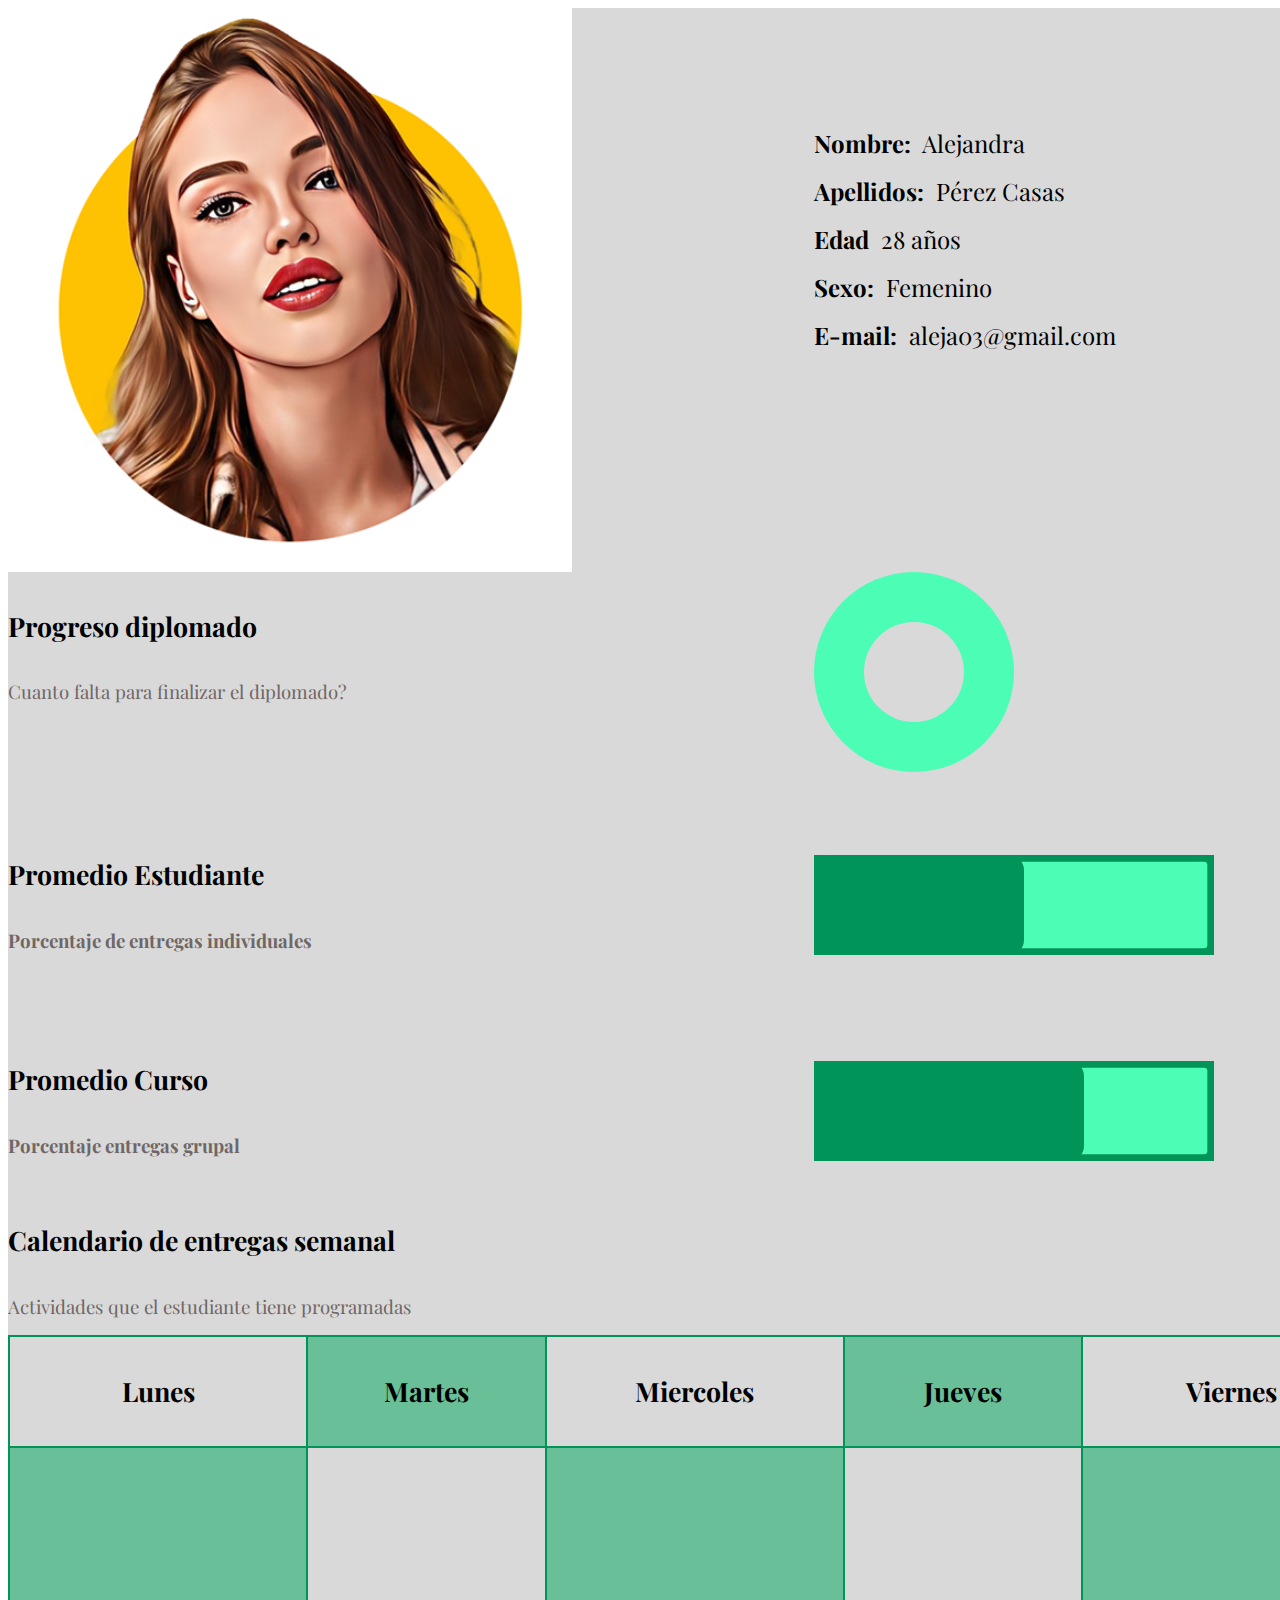
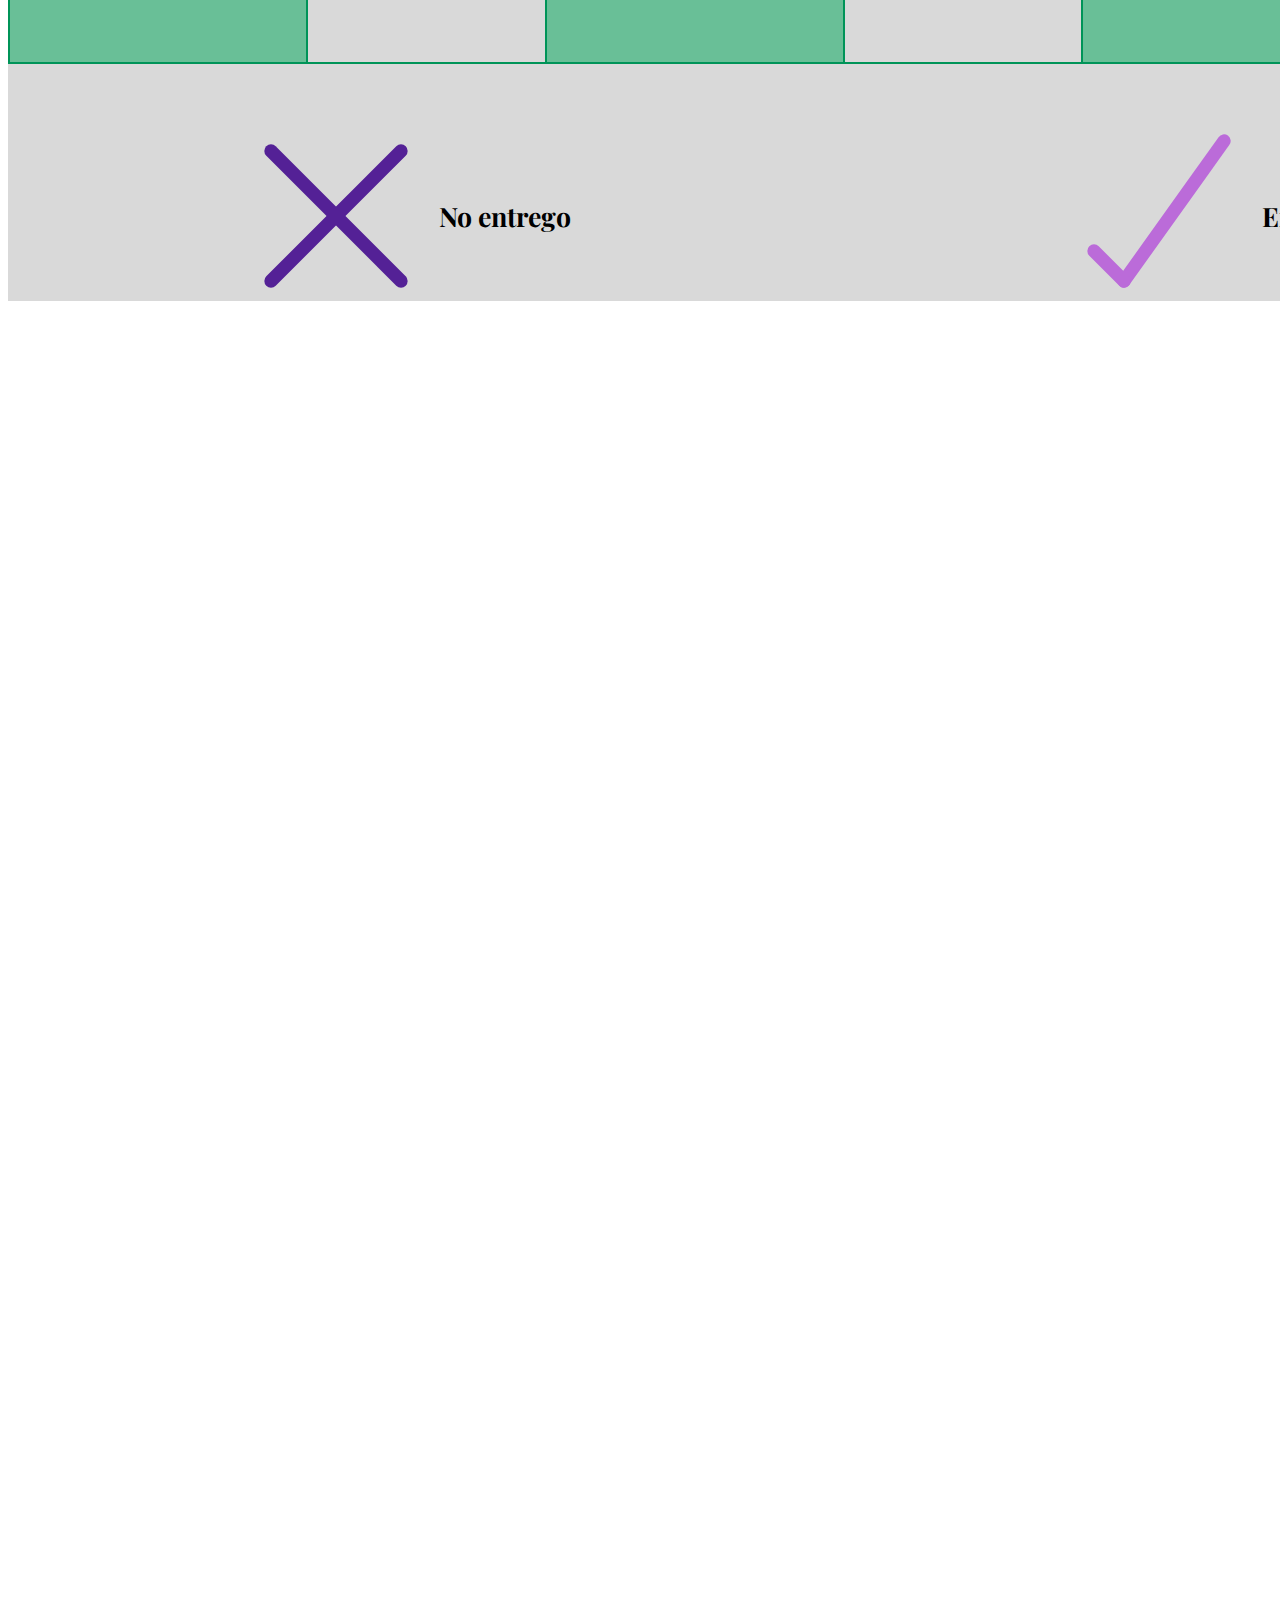
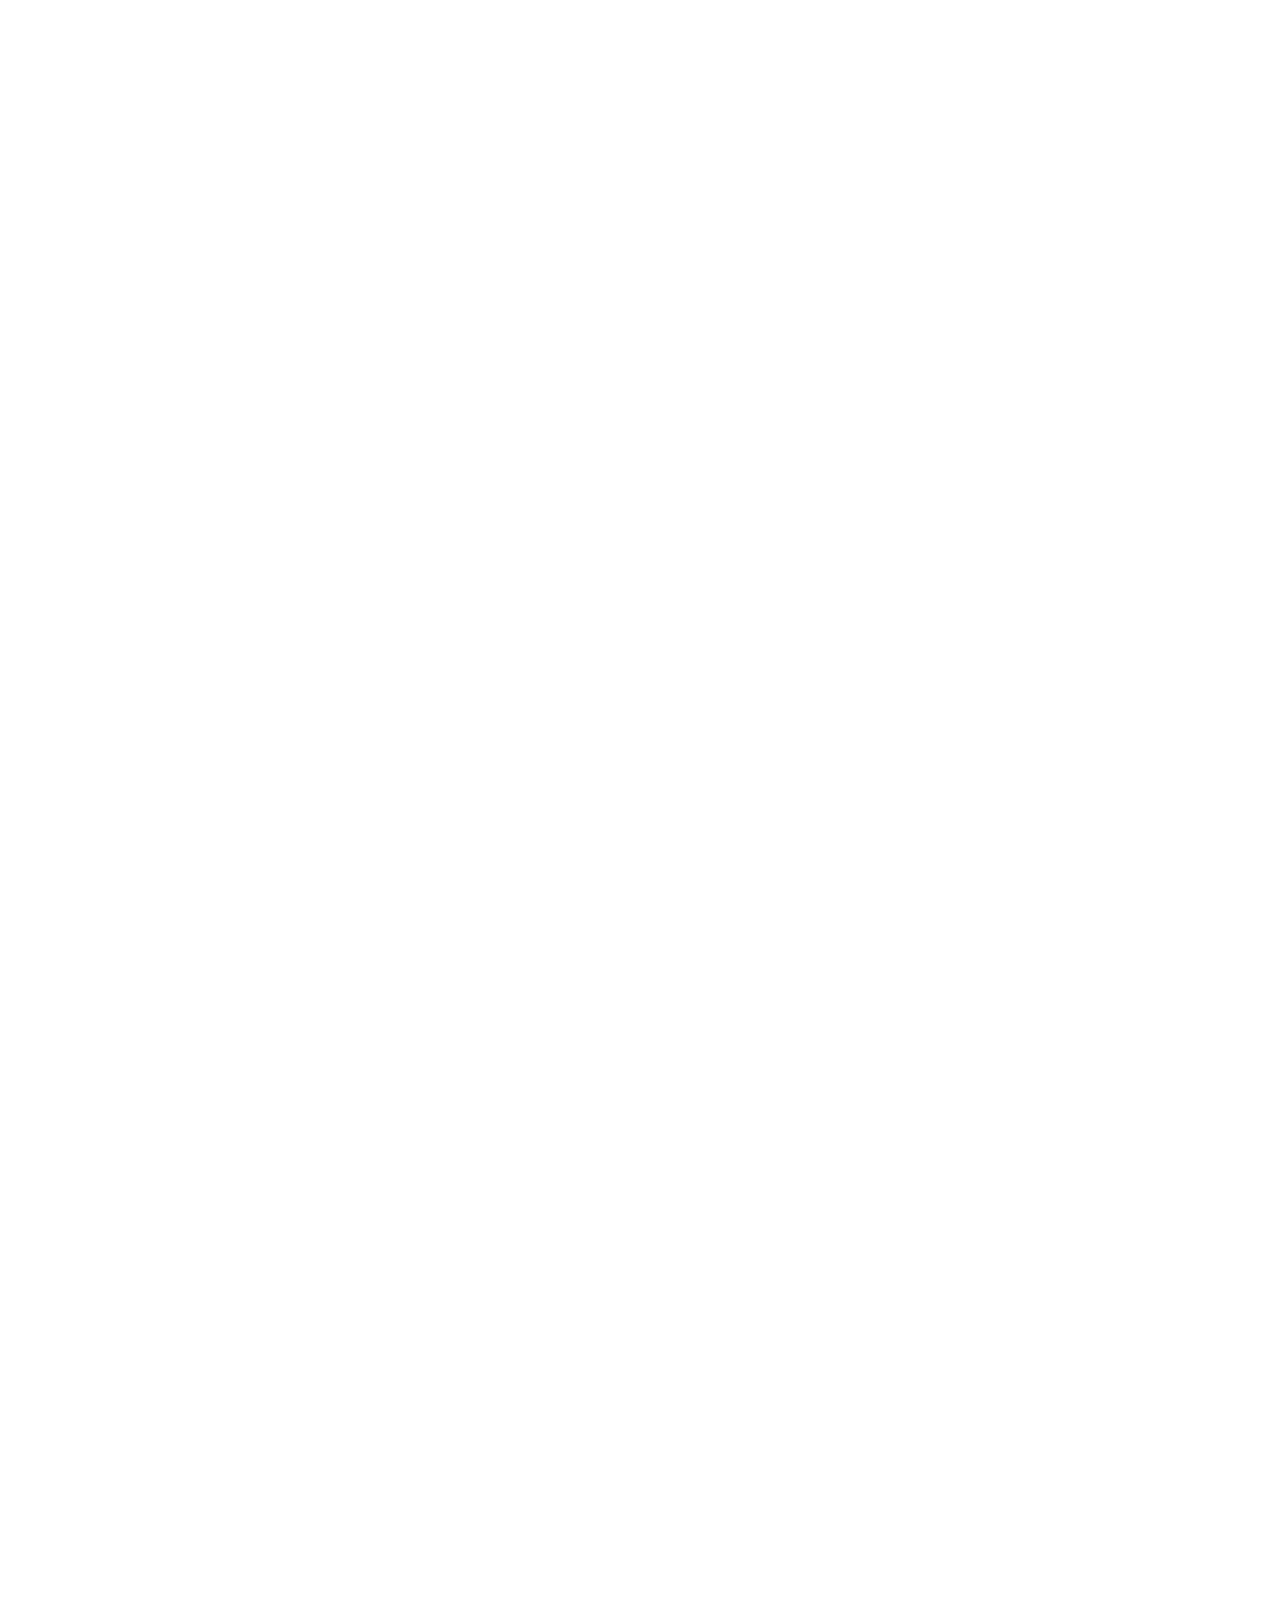
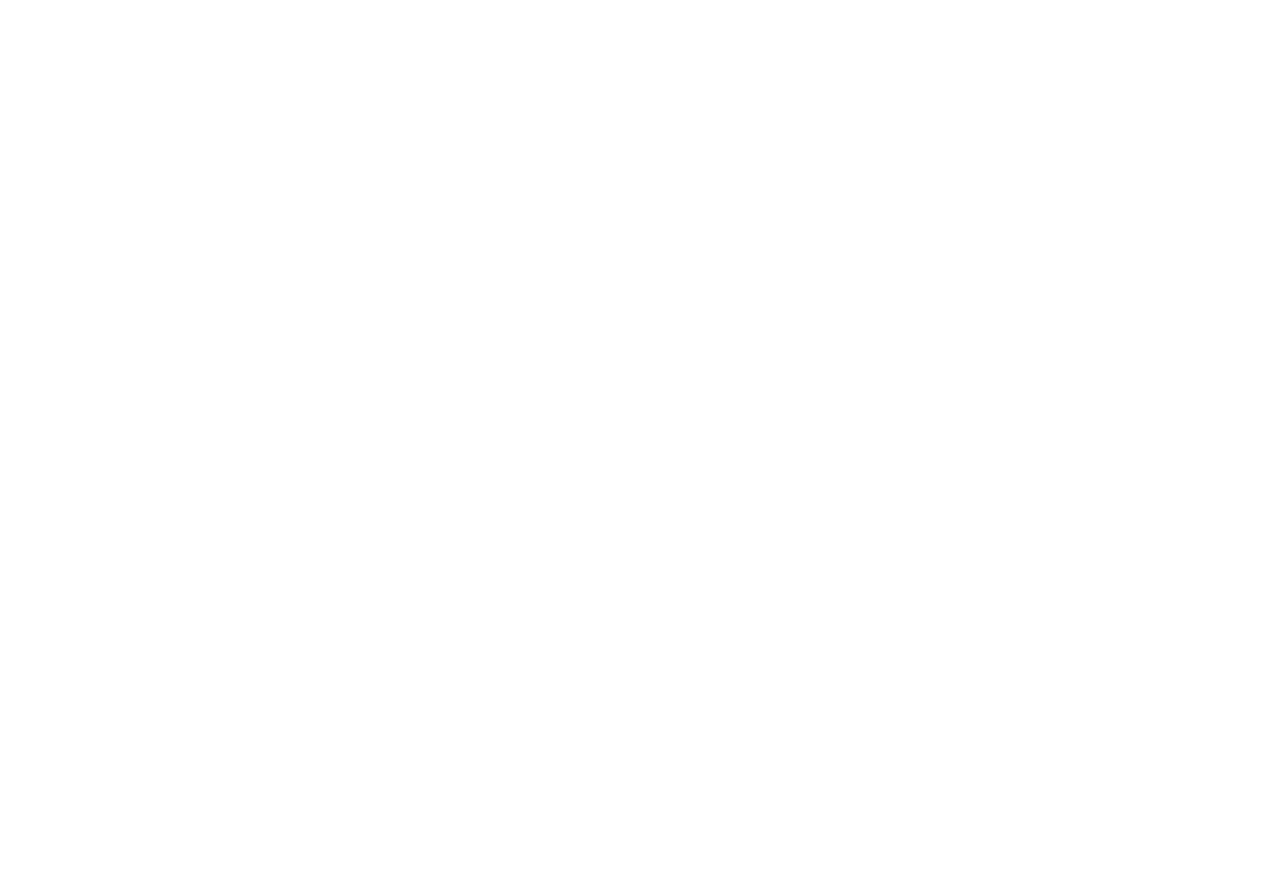
==== Universidad/Diseño/modulo 3/Semilla/index.html @ 451d2e09 "Avance 1 - Descrito Daily 27 de Octubre" ====
<!DOCTYPE html>
<html lang="en">
<head>
    <meta charset="UTF-8">
    <meta http-equiv="X-UA-Compatible" content="IE=edge">
    <meta name="viewport" content="width=device-width, initial-scale=1.0">
    <title>Fundación Semilla</title>
    <link rel="stylesheet" href="/Fundaci-n-Semilla/estilos/Jonathan.css">
    <link rel="stylesheet" href="./estilos/Yeimmi.css">
    <link rel="stylesheet" href="/Fundaci-n-Semilla/estilos/Freddy.css">
    <link rel="preconnect" href="https://fonts.googleapis.com">
<link rel="preconnect" href="https://fonts.gstatic.com" crossorigin>
<link href="https://fonts.googleapis.com/css2?family=Playfair+Display:wght@400;600&display=swap" rel="stylesheet">
</head>
<body>
    <header>
        <!--Jonathan-->
        <nav>

        </nav>
    </header>
    <main>
        <!--Seccion A-->
        <!--Container general--->
        <section class="sectionA">
            <!--Container 1 Profile-->
            <section class="profile">
                <img src="./img/perfil1.png" alt="" class="photo">
                <div class="info">
                    <p><b>Nombre:</b>&nbsp; Alejandra <br><b>Apellidos:</b> &nbsp;Pérez Casas <br><b>Edad</b> &nbsp;28 años <br><b>Sexo:</b> &nbsp;Femenino <br><b>E-mail:</b> &nbsp;aleja03@gmail.com</p> 
                </div>   
            </section> 
            <!--Container Progress--> 
            <section class="progress">
                <div class="pa">
                    <h4>Progreso diplomado</h4><span class="gray">Cuanto falta para finalizar el diplomado?</span></p> 
                </div>
                <!--MISS GRAPHIC PROGRESS-->
                <div class="pb">
                    <svg width="200" height="200">
                        <circle class="pb1" cx="100" cy="100" r="100"></circle>
                        <circle class="pb2" cx="100" cy="100" r="50"></circle>
                    </svg>
                </div>
            </section> 
            <!--Container Personal Avarage--> 
            <section class="avarage">
                <div class="a1">
                    <p>Promedio Estudiante</p><span class="gray">Porcentaje de entregas individuales</span></p> 
                </div>
                <!--GRAPHIC PERSONAL AVARAGE-->
                <div class="a2">
                    <svg width="400" height="100">
                        <rect class="a2a" width="400" height="100" x="0" y="0" rx="10px" ry="10px"></rect>
                        <rect class="a2b" width="210" height="100" x="0" y="0" rx="15px" ry="15px"><path d="M10 100 L10 100  L100 100 Z"></rect>
                    </svg>
                </div>
            </section>
            <!--Container Global Avarage--> 
            <section class="global">
                <div class="g1">
                    <p>Promedio Curso</p><span class="gray">Porcentaje entregas grupal</span></p> 
                </div>
                <!--GRAPHIC PERSONAL AVARAGE-->
                <div class="g2">
                    <svg width="400" height="100">
                        <rect class="a2a" width="400" height="100" x="0" y="0" rx="10px" ry="10px"></rect>
                        <rect class="a2b" width="270" height="100" x="0" y="0" rx="15px" ry="15px"></rect>
                    </svg>
                </div>
            </section>
            <!--Container Schedule-->
            <section class="schedule">
                <div class="s1">
                    <h4>Calendario de entregas semanal</h4><span class="gray">Actividades que el estudiante tiene programadas</span></p> 
                </div>
                <!--Schedule-->
                <table class="s2">
                    <thead>
                        <tr>
                            <td class="s2a"><h4>Lunes</h4></td>
                            <td class="s2b"><h4>Martes</h4></td>
                            <td class="s2a"><h4>Miercoles</h4></td>
                            <td class="s2b"><h4>Jueves</h4></td>
                            <td class="s2a"><h4>Viernes</h4></td>
                            <td class="s2b"><h4>Sabado</h4></td>
                        </tr>
                    </thead>
                    <tbody>
                        <tr>
                            <td class="s2b"><input type="text" name="" id="sc"></td>
                            <td class="s2a"><input type="text" name="" id="sc1"></td>
                            <td class="s2b"><input type="text" name="" id="sc"></td>
                            <td class="s2a"><input type="text" name="" id="sc1"></td>
                            <td class="s2b"><input type="text" name="" id="sc"></td>
                            <td class="s2a"><input type="text" name="" id="sc1"></td>
                        </tr>
                    </tbody>
                </table>
                <div class="s3">
                    <div class="s3a">
                        <svg width="170" height="170">
                            <line class="s3a1" x1="20" y1="20" x2="150" y2="150"></line>
                            <line class="s3a2" x1="20" y1="150" x2="150" y2="20" >
                        </svg>
                        <h4>&nbsp; &nbsp;No entrego</h4>
                    </div>
                    <div class="s3b">
                        <svg width="170" height="170">
                            <line class="s3b1" x1="50" y1="150" x2="150" y2="10"></line>
                            <line class="s3b2" x1="50" y1="150" x2="20" y2="120" >
                        </svg>
                        <h4>&nbsp; &nbsp;Entrego</h4>
                    </div>  
                </div>    
            </section>
        </section>



          <!--Seccion B-->
          <!--Freddy-->

    </main>
    <footer>
         <!--Jonathan-->
    </footer>
</body>
</html>
---- Universidad/Diseño/modulo 3/Semilla/estilos/Yeimmi.css ----
/*font-family: 'Playfair Display', serif;*/
/*Colores
verde barra lateral #009458 RBG( 0 - 148 - 88 )  rgba(0, 148, 88, 1)
verde clarito #69BF97 RBG( 105 - 191 - 151 ) rgba(105, 191, 151, 1)
blanco #FFFFFF  RBG( 255 - 255 - 255)  rgba(255, 255, 255, 1)*/

/*Colores
rojo: #ff303
naranja: #FF3D00
amarillo: #F2F60E
verde claro: #B4E944
verde: #26FF02*/
*{
    box-sizing: border-box;
}

h4{
    font-family: 'Playfair Display', serif;
    font-size: 20pt;
    font-weight: bold;
}
body{
    display: grid;
    grid-template-columns: 1fr 1fr;
    grid-template-rows: 1fr 1fr 1fr;
}
.sectionA{
    grid-area: 2 / 1 / 3 / 2;
    display: grid;
    grid-template-columns: 1fr;
    grid-template-rows: auto 1/2fr 1/2fr 1fr 1fr;
    background-color: #D9D9D9;
}
.profile{
    grid-area: 1 / 1 / 2 / 2;
    display: grid;
    grid-template-columns: 1fr 1fr;
    grid-template-rows: 1fr;
}
.photo{
    grid-area: 1 / 1 / 2 / 2;
    width: 70%;
    align-self: center;
}
.info{
    grid-area: 1 / 2 / 2 / 3;
    font-family:'Playfair Display', serif;
    font-size: 18pt;
    line-height: 2;
    padding-top: 65pt;
}
.progress{
    grid-area: 2 / 1 / 3 / 2;
    display: grid;
    grid-template-columns: 1fr 1fr;
    grid-template-rows: 1fr;
}
.gray{
    font-family: 'Playfair Display', serif;
    font-size: 14pt;
    color: #706666;
}
.pa{
    grid-area: 1 / 1 /2 /2;
    font-family: 'Playfair Display', serif;
}
.pb{
    grid-area: 1 / 2 /2 /3;
}
.pb1{
    fill:#4CFDB6;
}
.pb2{
    fill: #D9D9D9;
}
.avarage{
    grid-area: 3 / 1 / 4 / 2;
    display: grid;
    grid-template-columns: 1fr 1fr;
    grid-template-rows: 1fr;
    padding-top: 40pt;
}
.a1{
    grid-area: 1 / 1 / 2 / 2;
    font-family: 'Playfair Display', serif;
    font-weight: bold;
    font-size: 20pt;
}
.a2{
    grid-area: 1 / 2 / 2 / 3;
    display: flex;
    align-self: center;
}
.a2a{
    fill: #4CFDB6;
    stroke: #009458;
    stroke-width: 10pt;
}
.a2b{
    fill: #009458;
    stroke-dasharray: 400;
    stroke-dashoffset: 0;
}
.global{
    grid-area: 4 / 1 / 5 / 2;
    display: grid;
    grid-template-columns: 1fr 1fr;
    grid-template-rows: 1fr;
    padding-top: 40pt;
}
.g1{
    grid-area:  1 / 1 / 2 / 2;
    font-family: 'Playfair Display', serif;
    font-weight: bold;
    font-size: 20pt;
}
.g2{
    grid-area:  1 / 2 / 2 / 3;
    display: flex;
    align-self: center;
}
.schedule{
    grid-area: 5 / 1 / 6 / 2;
    display: grid;
    grid-template-columns: 1fr;
    grid-template-rows: auto 1fr auto;
}
.s1{
    grid-area:  1 / 1 / 2 / 2;
    font-family: 'Playfair Display', serif;
}
.s2{
    grid-area: 2 / 1 / 3 / 2;
    font-family: 'Playfair Display', serif;
    font-size: 14pt;
    text-align:center;
}
.s2,thead,tbody, td{
    border: 2pt solid #009458 ;
    border-collapse: collapse;
}
.s2b{
    background-color: #69BF97;
    align-items: center;
}
#sc{
    border: #69BF97;
    background-color: #69BF97;
    padding-bottom: 100pt;
    margin: 20pt;
    font-family: 'Playfair Display', serif;
    font-size: 14pt;
}
#sc1{
    border: #fff;
    background-color: #D9D9D9;
    padding-bottom: 100pt;
    margin:20pt;
}
.s3{
    grid-area: 3 / 1 / 4 / 2;
    display: grid;
    grid-template-columns: 1fr 1fr;
    grid-template-rows: 1fr;
    padding-top: 50pt;
    
}
.s3a{
    grid-area: 1 / 1 / 2 / 2;
    display: flex;
    align-items: center;
    justify-content: center;
}
.s3a1{
    stroke: #542196;
    stroke-linecap: round;
    stroke-width: 10pt;
}
.s3a2{
    stroke: #542196;
    stroke-linecap: round;
    stroke-width: 10pt;
}
.s3b{
    grid-area: 1 / 2/ 2 /3;
    display: flex;
    align-items: center;
    justify-content: center;
}
.s3b1{
    stroke: #BB6BD9;
    stroke-linecap: round;
    stroke-width: 10pt;
}
.s3b2{
    stroke: #bb6bd9;
    stroke-linecap: round;
    stroke-width: 10pt;
}
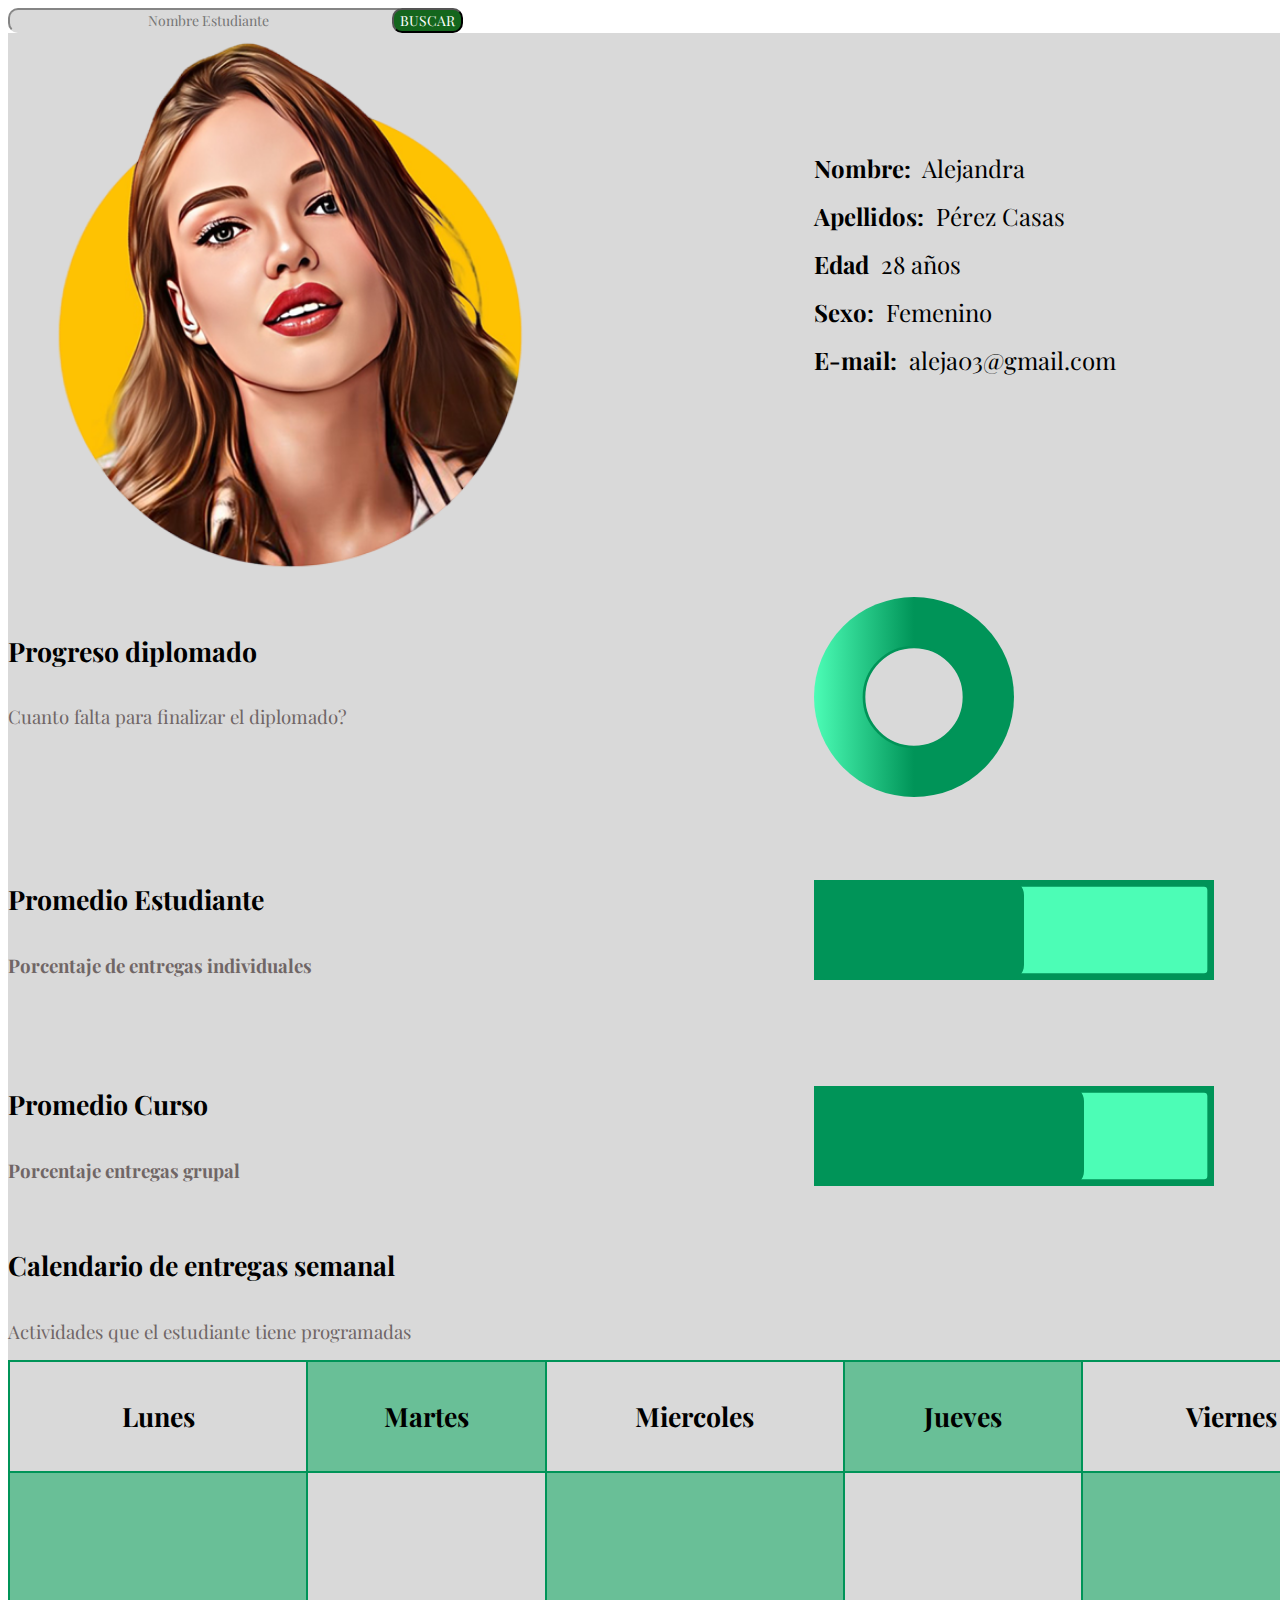
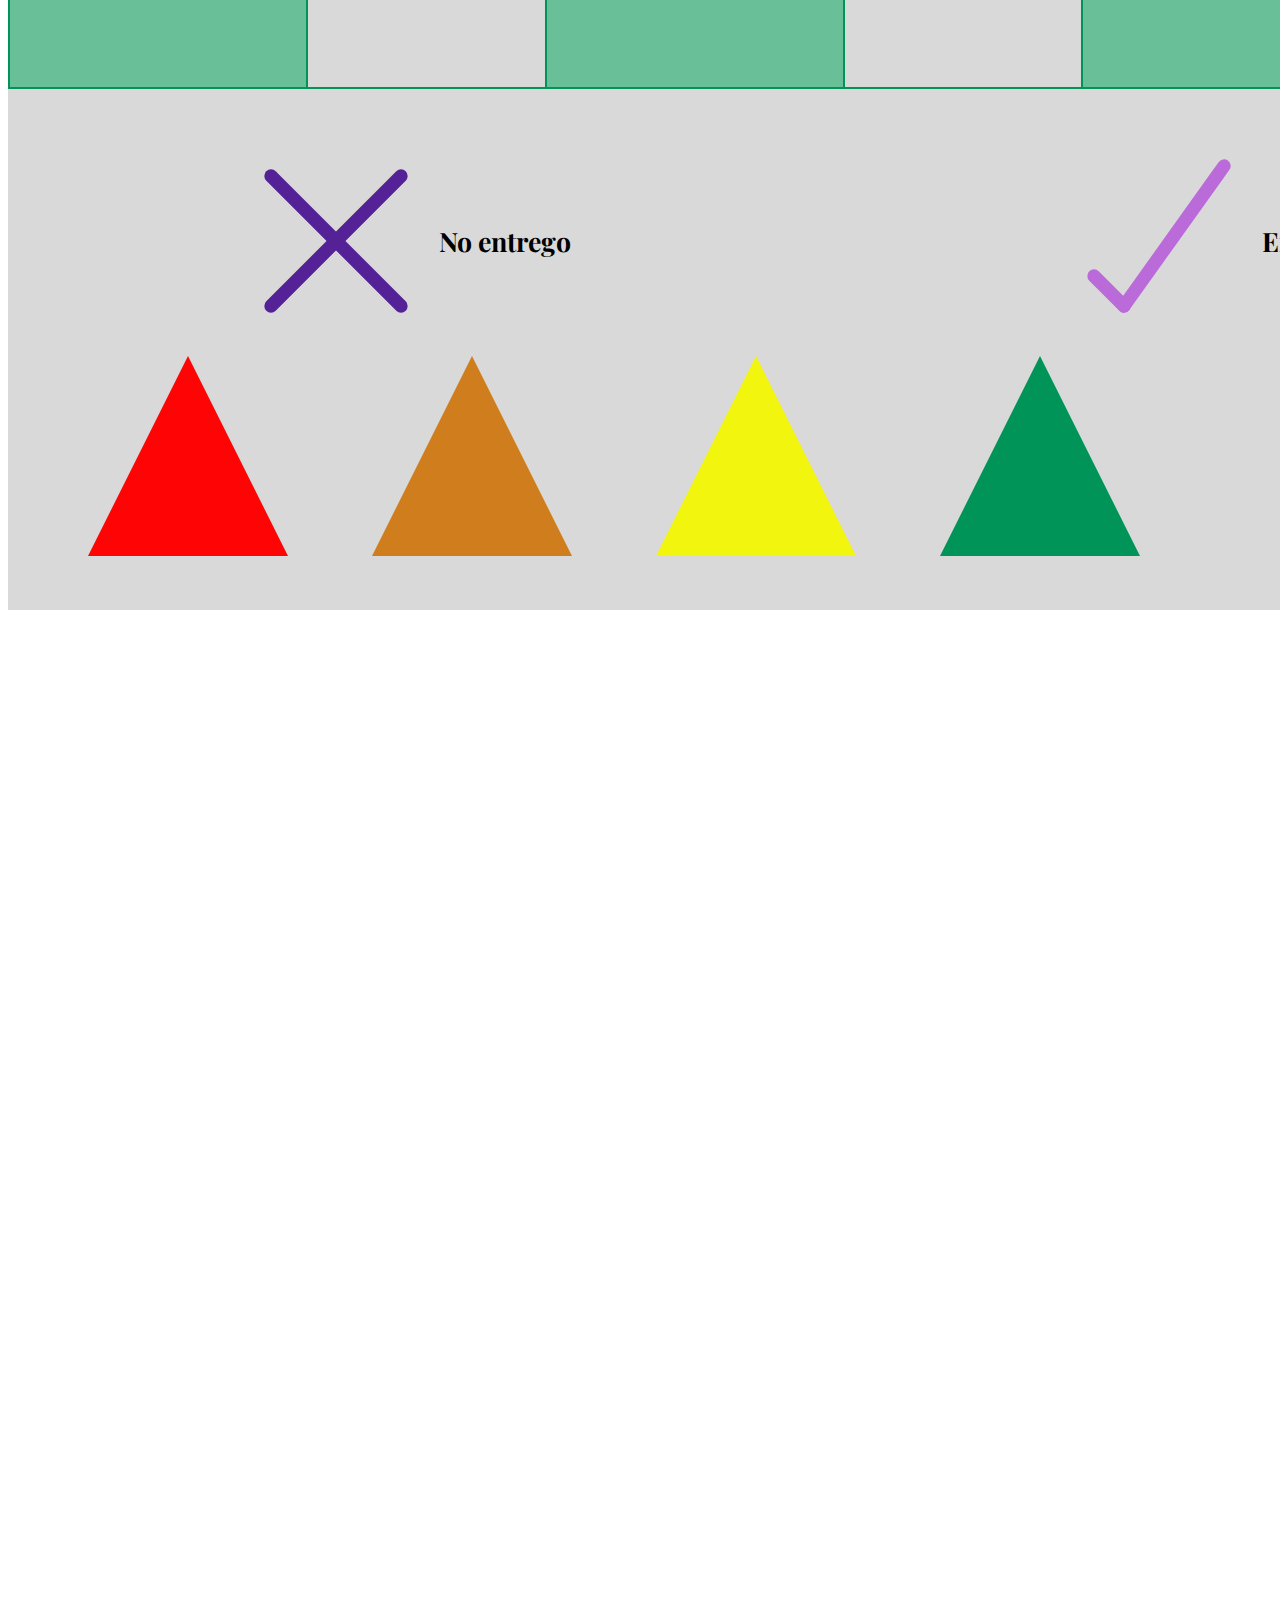
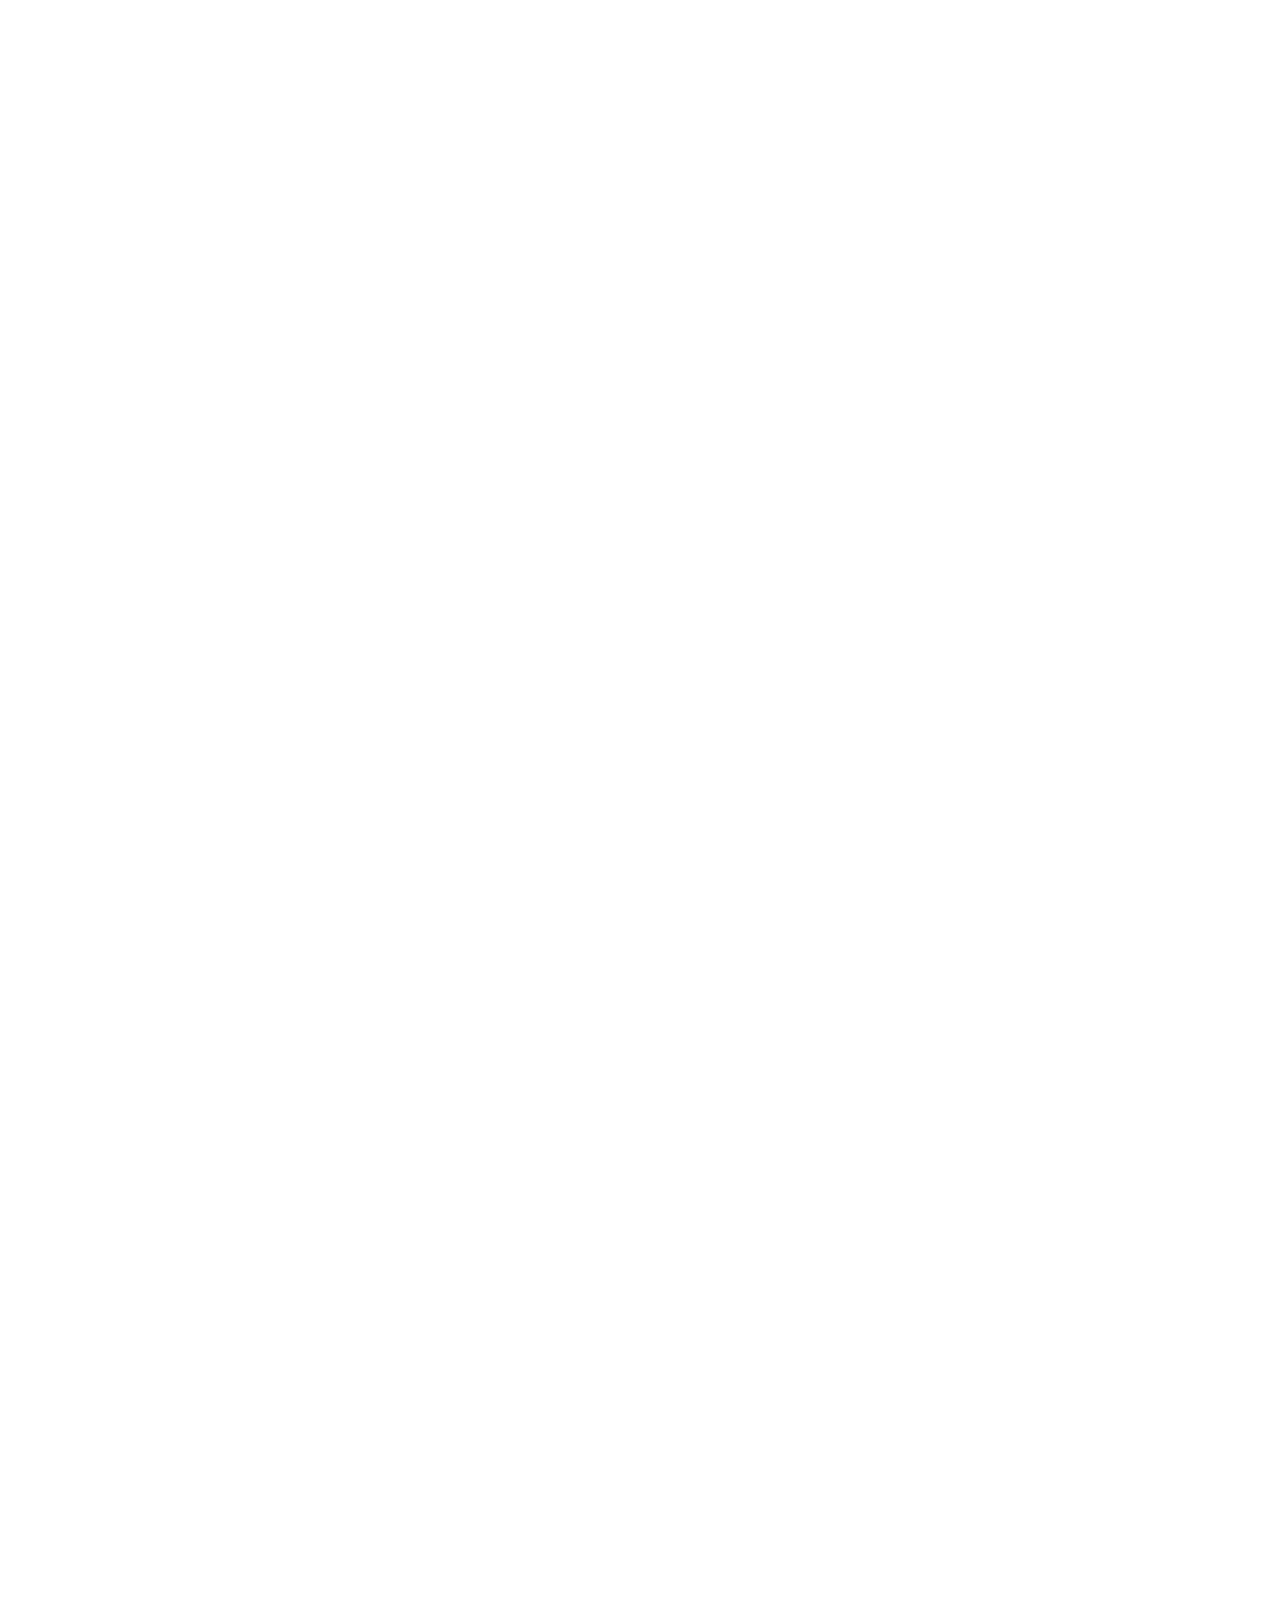
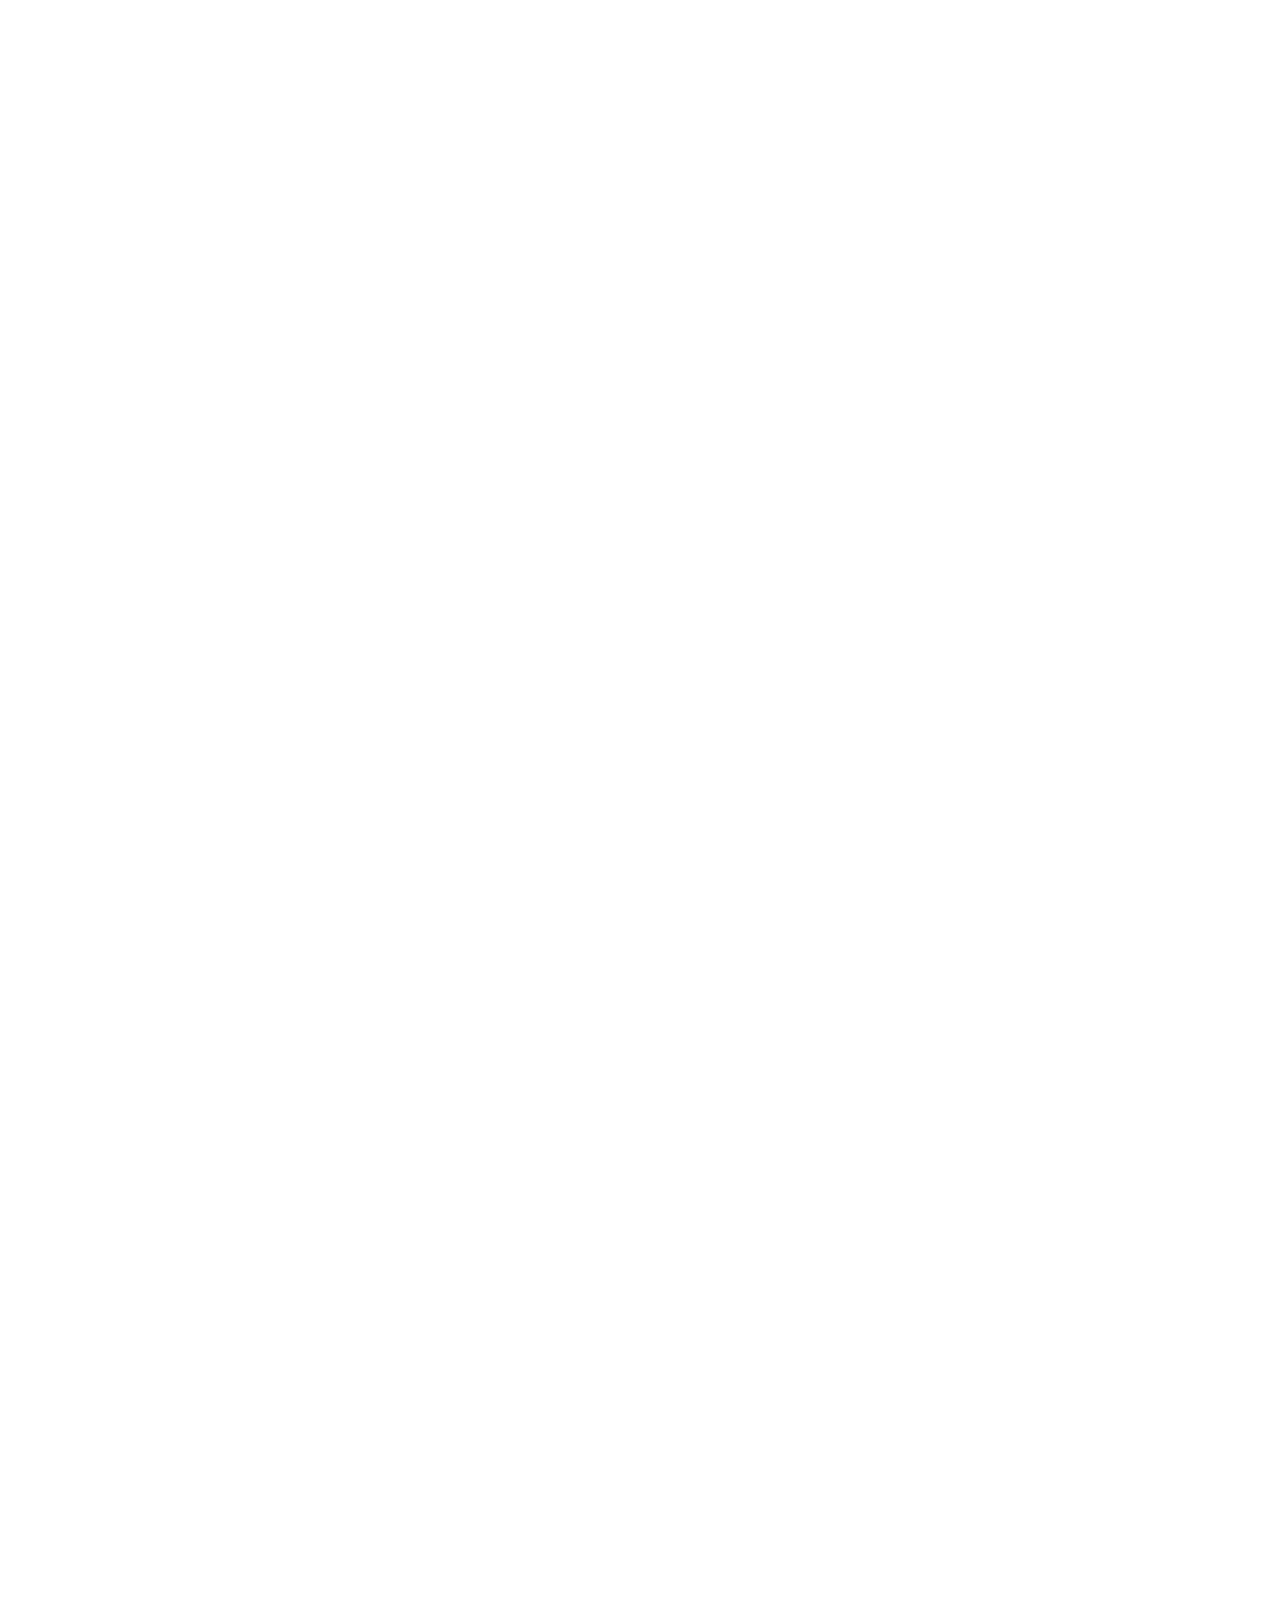
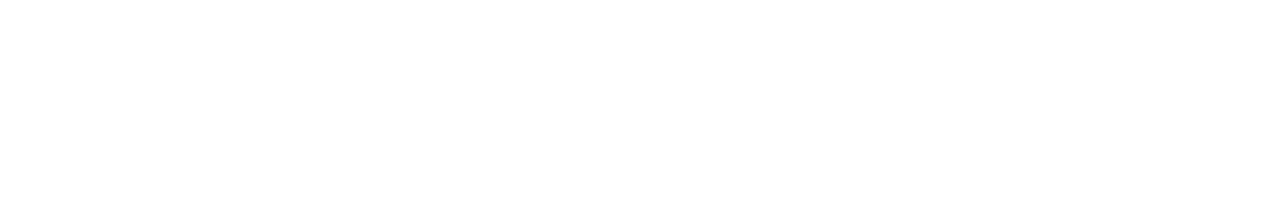
==== commit 1433a810: "Final" ====
--- a/Universidad/Diseño/modulo 3/Semilla/index.html
+++ b/Universidad/Diseño/modulo 3/Semilla/index.html
@@ -20,6 +20,10 @@
         </nav>
     </header>
     <main>
+        <div>
+            <input type="text" name="email" placeholder="Nombre Estudiante" class="search">
+            <button class="join">BUSCAR</button>
+        </div>
         <!--Seccion A-->
         <!--Container general--->
         <section class="sectionA">
@@ -37,9 +41,13 @@
                 </div>
                 <!--MISS GRAPHIC PROGRESS-->
                 <div class="pb">
-                    <svg width="200" height="200">
-                        <circle class="pb1" cx="100" cy="100" r="100"></circle>
-                        <circle class="pb2" cx="100" cy="100" r="50"></circle>
+                    <svg width="200" height="200" id="pb3">
+                        <defs><linearGradient id="pb1" x1="0%" y1="0%"
+                        x2="50%" y2="0%">
+                            <stop offset="0%" style="stop-color:rgb(76, 253, 182);stop-opacity:1"/><stop offset="100%" style="stop-color:rgb(0, 148, 88);stop-opacity:1"/></linearGradient></defs>
+                        <circle cx="100" cy="100" r="100" fill="url(#pb1)">
+                        </circle>
+                        <circle class="pb2" cx="100" cy="100" r="50" ></circle>
                     </svg>
                 </div>
             </section> 
@@ -52,7 +60,7 @@
                 <div class="a2">
                     <svg width="400" height="100">
                         <rect class="a2a" width="400" height="100" x="0" y="0" rx="10px" ry="10px"></rect>
-                        <rect class="a2b" width="210" height="100" x="0" y="0" rx="15px" ry="15px"><path d="M10 100 L10 100  L100 100 Z"></rect>
+                        <rect class="a2b" width="210" height="100" x="0" y="0" rx="15px" ry="15px"></rect>
                     </svg>
                 </div>
             </section>
@@ -96,17 +104,18 @@
                             <td class="s2a"><input type="text" name="" id="sc1"></td>
                         </tr>
                     </tbody>
+                    <tfoot></tfoot>
                 </table>
                 <div class="s3">
                     <div class="s3a">
-                        <svg width="170" height="170">
+                        <svg width="170" height="170" class="s3a3">
                             <line class="s3a1" x1="20" y1="20" x2="150" y2="150"></line>
                             <line class="s3a2" x1="20" y1="150" x2="150" y2="20" >
                         </svg>
                         <h4>&nbsp; &nbsp;No entrego</h4>
                     </div>
                     <div class="s3b">
-                        <svg width="170" height="170">
+                        <svg width="170" height="170" class="s3a3">
                             <line class="s3b1" x1="50" y1="150" x2="150" y2="10"></line>
                             <line class="s3b2" x1="50" y1="150" x2="20" y2="120" >
                         </svg>
@@ -115,12 +124,26 @@
                 </div>    
             </section>
         </section>
-
-
-
-          <!--Seccion B-->
-          <!--Freddy-->
-
+        <!--Seccion B-->
+        <!--Freddy-->
+        <section class="sectionB">
+            <svg width="280" height="280">
+                <polygon points="80 230, 180 30, 280 230" fill="#FF0404">
+                </polygon>
+            </svg>
+            <svg width="280" height="280">
+                <polygon points="80 230, 180 30, 280 230" fill="#CF7D1D">
+                </polygon>
+            </svg>
+            <svg width="280" height="280">
+                <polygon points="80 230, 180 30, 280 230" fill="#F2F60E">
+                </polygon>
+            </svg>
+            <svg width="280" height="280">
+                <polygon points="80 230, 180 30, 280 230" fill="#009458">
+                </polygon>
+            </svg>
+        </section>
     </main>
     <footer>
          <!--Jonathan-->
--- a/Universidad/Diseño/modulo 3/Semilla/estilos/Yeimmi.css
+++ b/Universidad/Diseño/modulo 3/Semilla/estilos/Yeimmi.css
@@ -24,6 +24,24 @@
     grid-template-columns: 1fr 1fr;
     grid-template-rows: 1fr 1fr 1fr;
 }
+.join{
+    background-color:#14661D;
+    font-family: 'Playfair Display', serif;
+    font-size: 14px;
+    color: #fff;
+    margin-left: -20px;
+    border-radius: 10px;
+    text-align: center;
+}
+.search{
+    background: #D9D9D9;
+    border-radius: 10px;
+    font-family: 'Playfair Display', serif;
+    font-size: 14px;
+    border-color: #D9D9D9;
+    width: 400px;
+    text-align: center;
+}
 .sectionA{
     grid-area: 2 / 1 / 3 / 2;
     display: grid;
@@ -66,13 +84,19 @@
 }
 .pb{
     grid-area: 1 / 2 /2 /3;
-}
-.pb1{
-    fill:#4CFDB6;
+    overflow: hidden;
 }
 .pb2{
     fill: #D9D9D9;
-}
+    stroke: #009458;
+    stroke-width: 2pt;
+}
+#pb3{
+    transition: 1s;
+}
+#pb3:hover{
+    transform: rotate(360deg);
+}    
 .avarage{
     grid-area: 3 / 1 / 4 / 2;
     display: grid;
@@ -100,6 +124,10 @@
     fill: #009458;
     stroke-dasharray: 400;
     stroke-dashoffset: 0;
+    transition: 1s;
+}
+.a2b:hover{
+    width: 400px;
 }
 .global{
     grid-area: 4 / 1 / 5 / 2;
@@ -138,6 +166,9 @@
 .s2,thead,tbody, td{
     border: 2pt solid #009458 ;
     border-collapse: collapse;
+}
+thead:hover{
+    color:#542196;
 }
 .s2b{
     background-color: #69BF97;
@@ -181,6 +212,10 @@
     stroke-linecap: round;
     stroke-width: 10pt;
 }
+.s3a3:hover{
+    transform: scale(1.25); 
+    transition-duration: 1.5s;
+}
 .s3b{
     grid-area: 1 / 2/ 2 /3;
     display: flex;
@@ -196,4 +231,8 @@
     stroke: #bb6bd9;
     stroke-linecap: round;
     stroke-width: 10pt;
+}
+.sectionB{
+    grid-area: 2 / 2 / 3 / 3;
+    background-color: #D9D9D9;
 }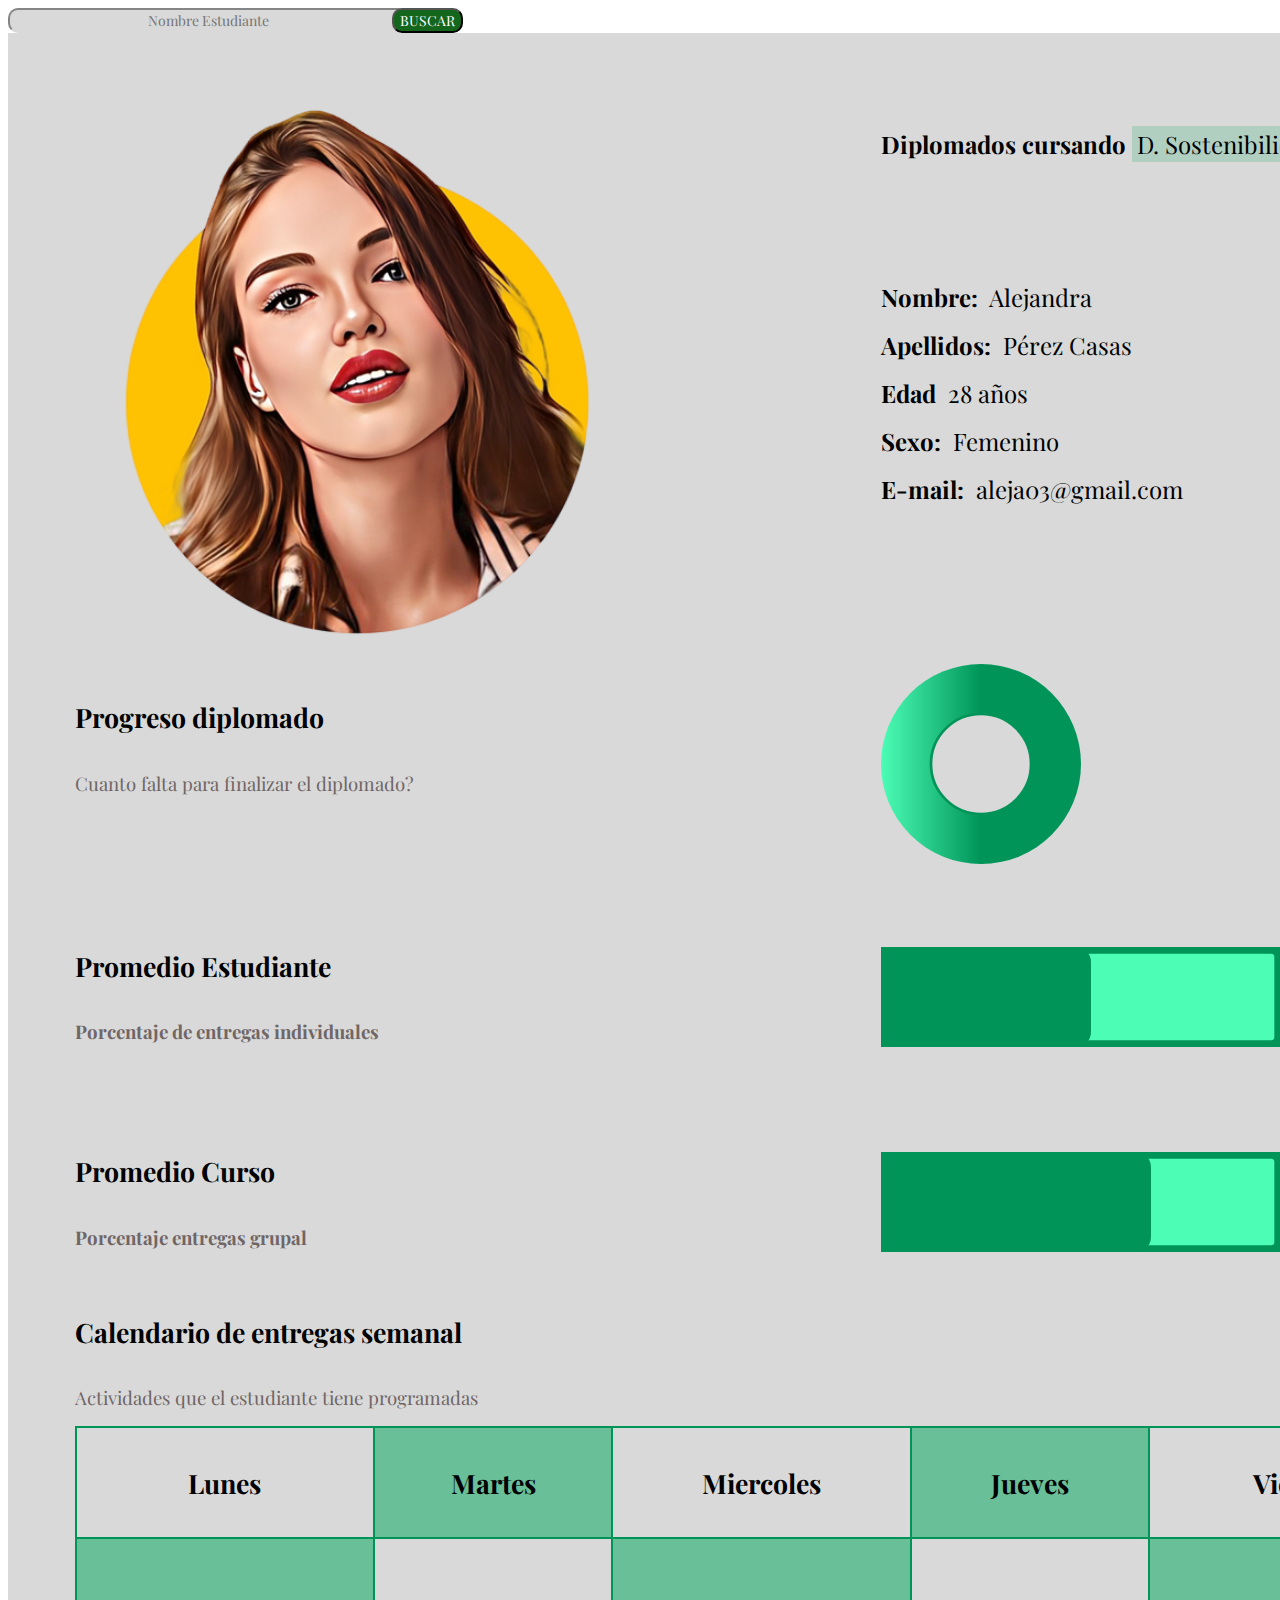
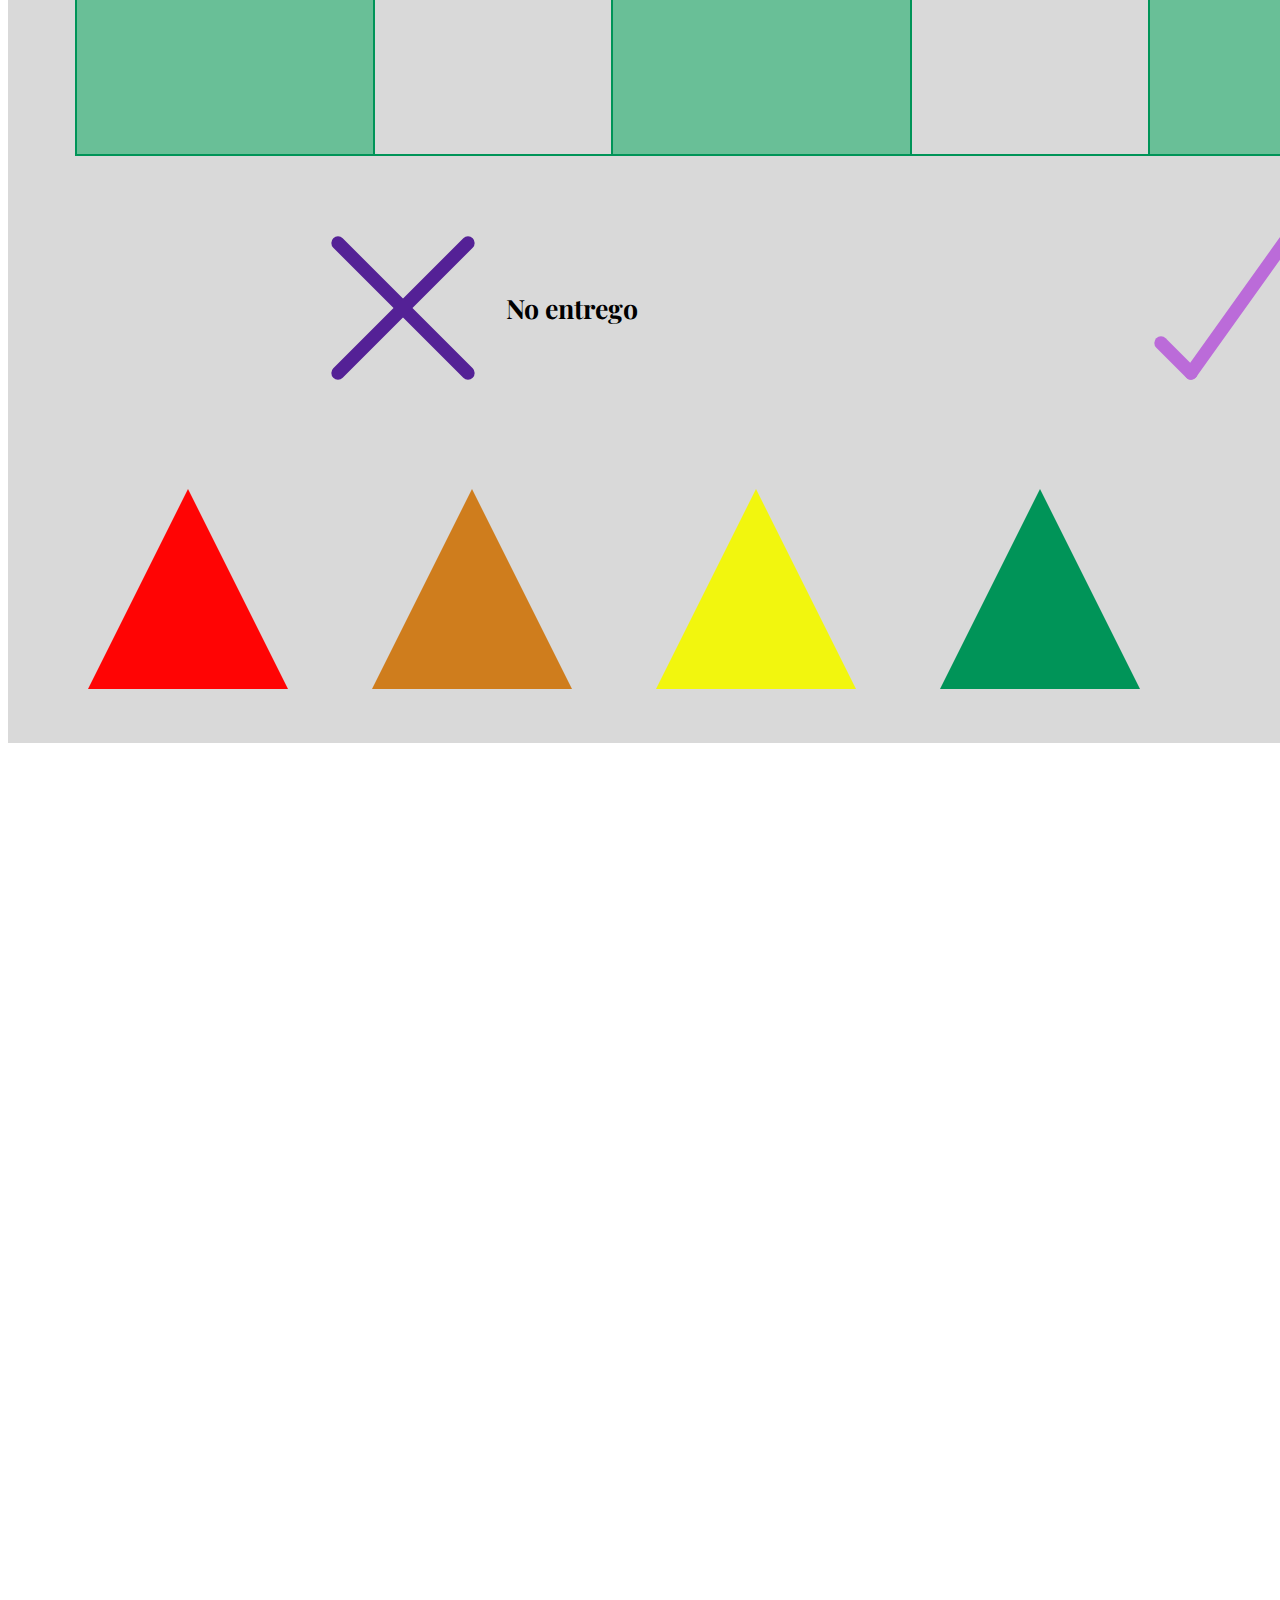
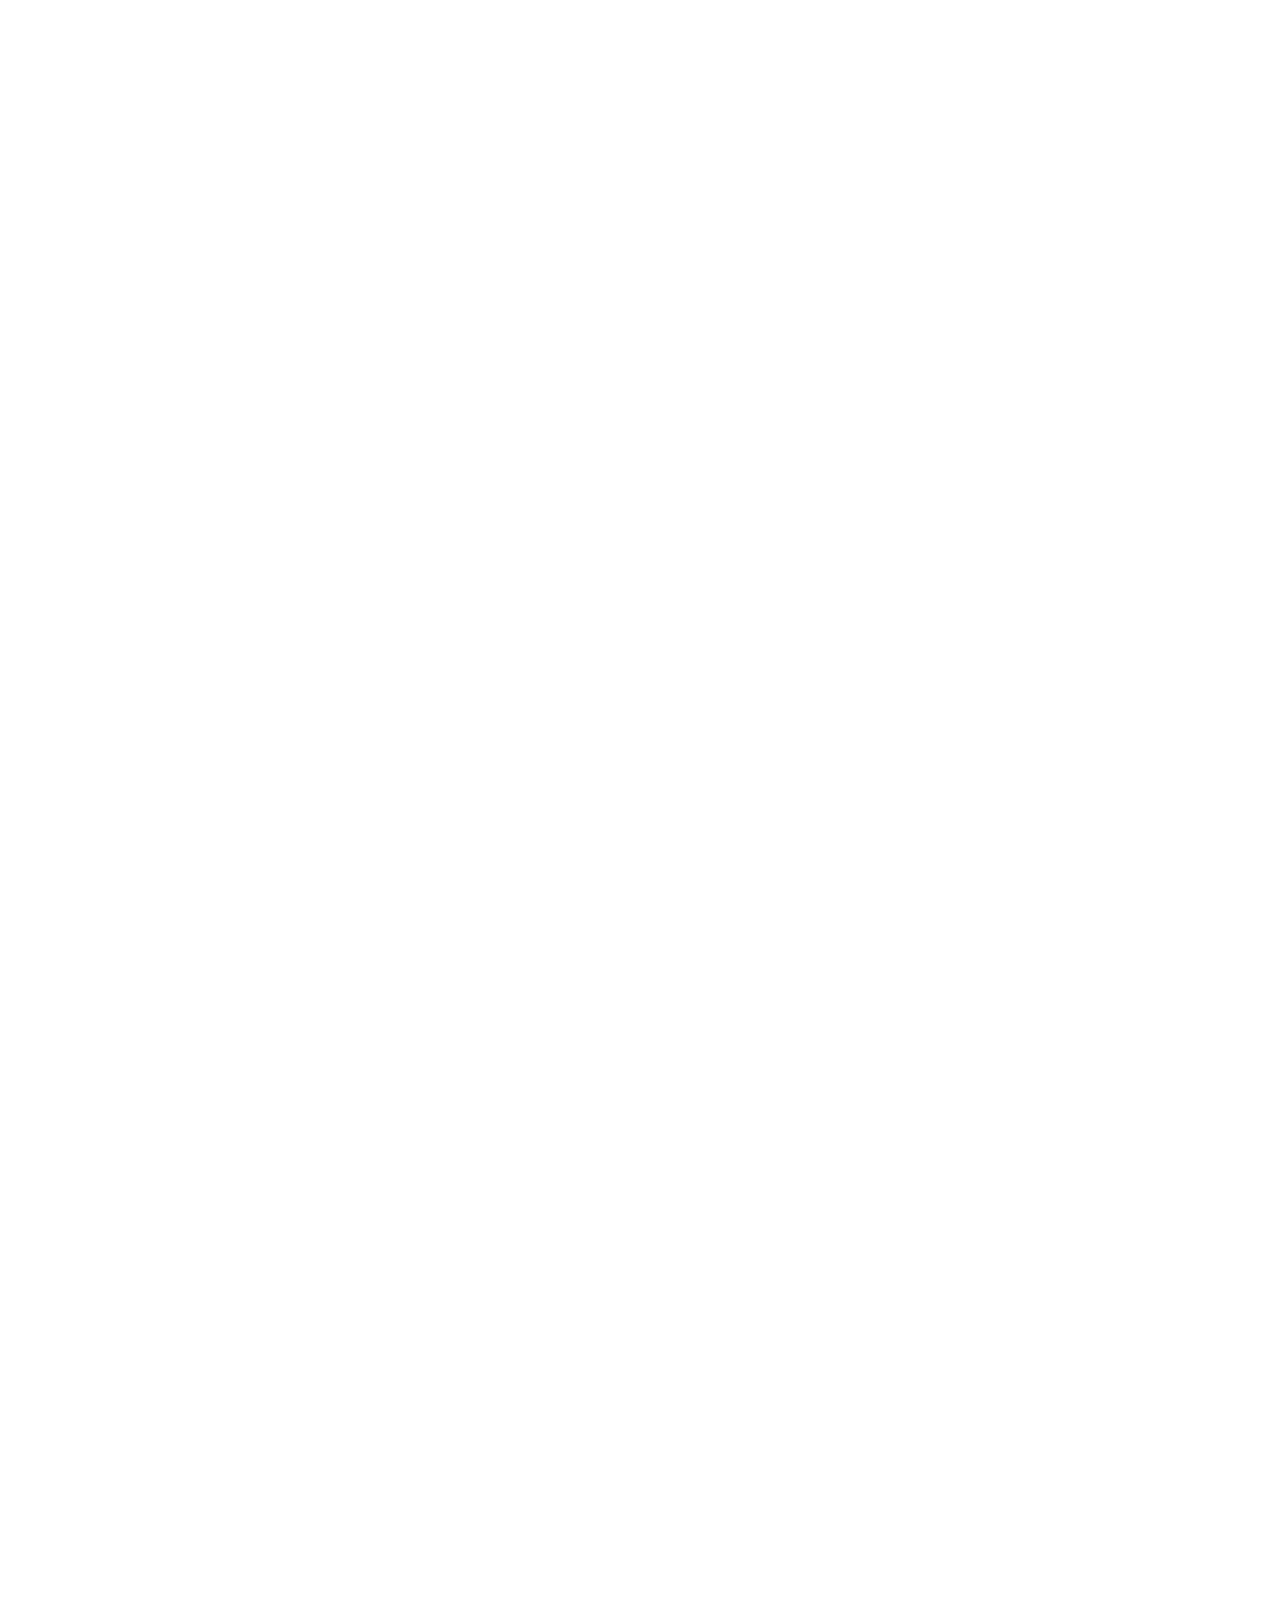
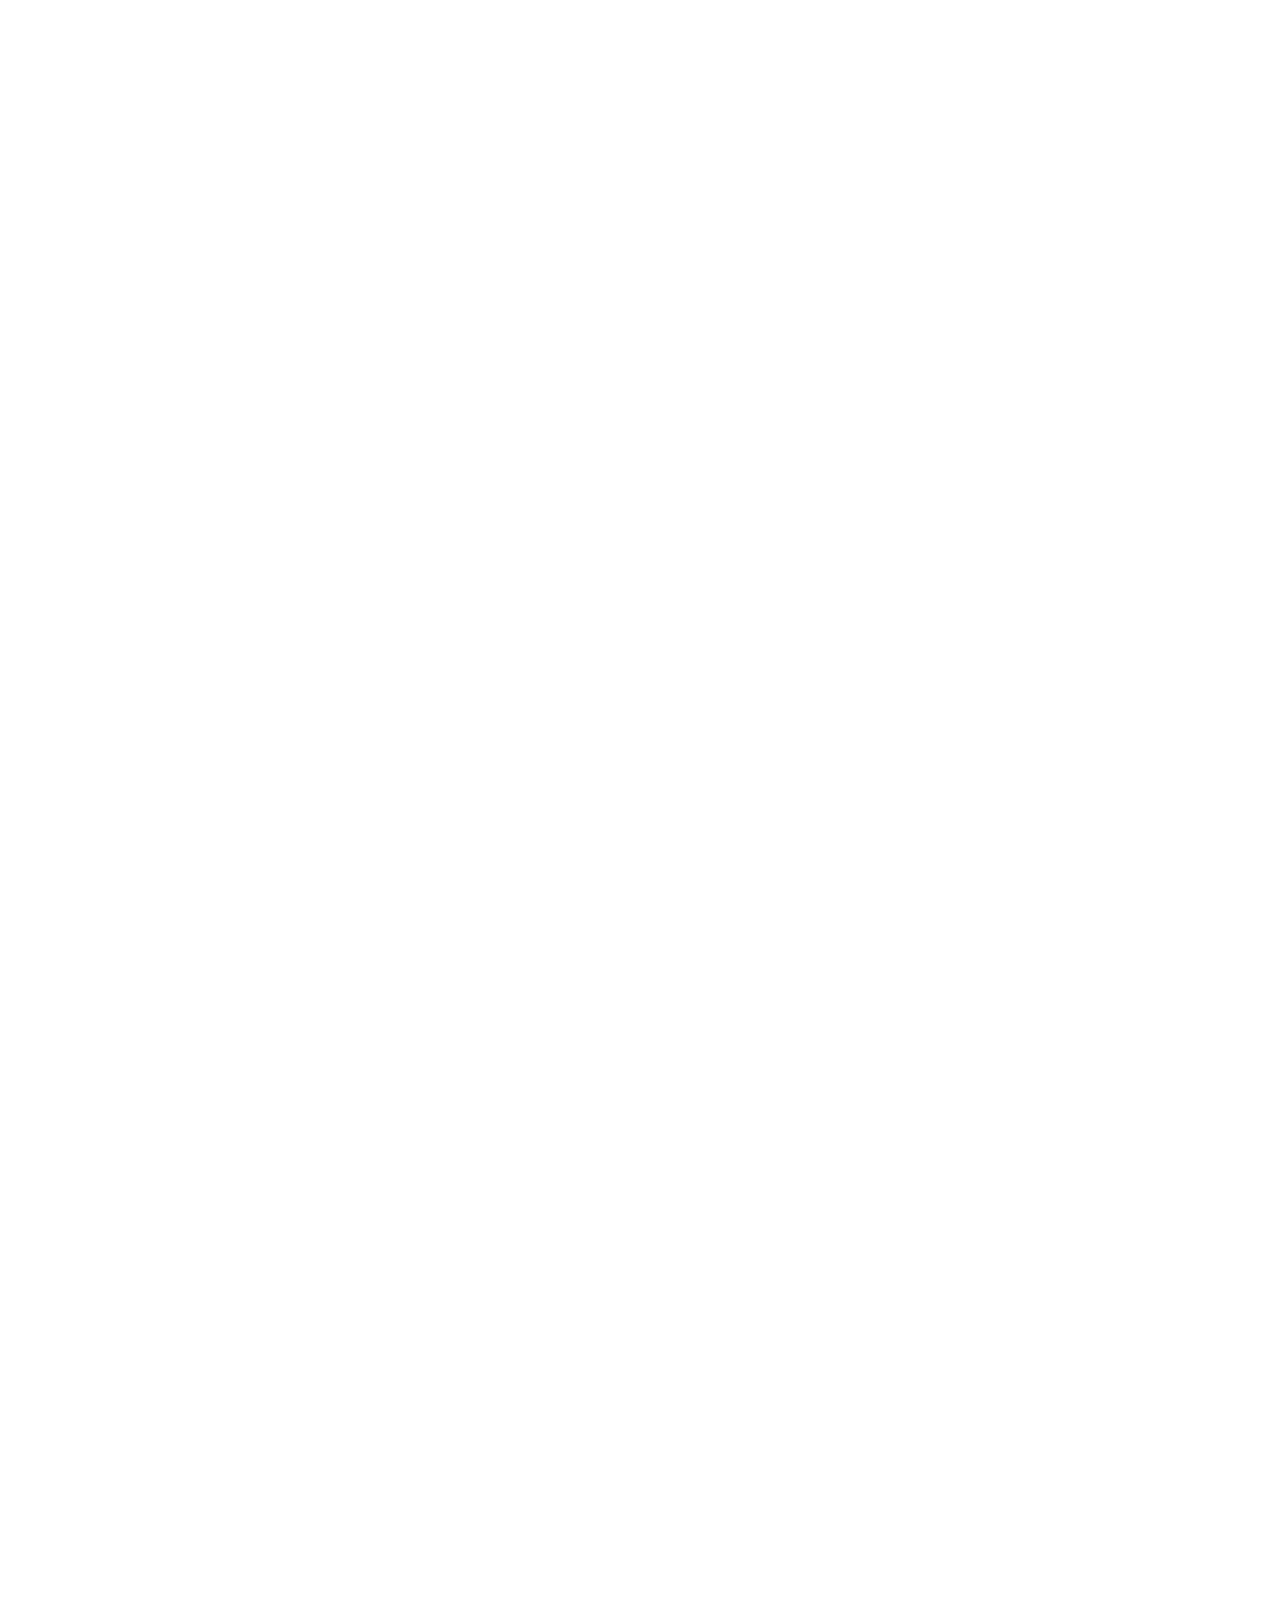
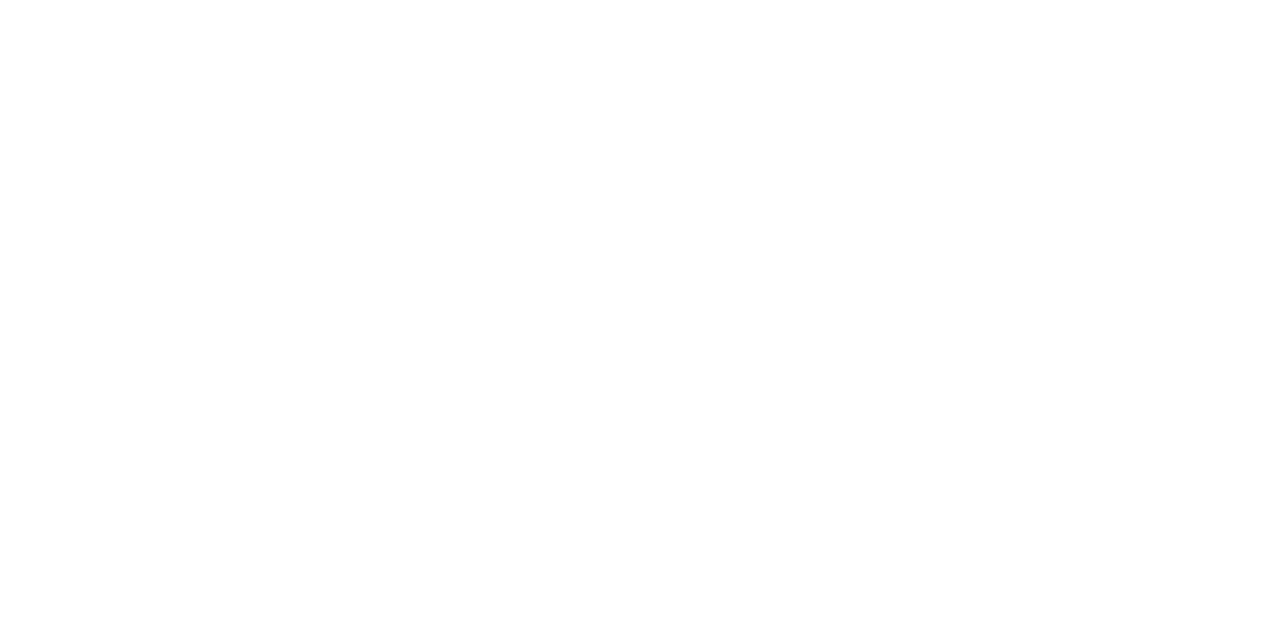
==== commit 1ef43ec5: "Final" ====
--- a/Universidad/Diseño/modulo 3/Semilla/index.html
+++ b/Universidad/Diseño/modulo 3/Semilla/index.html
@@ -30,6 +30,13 @@
             <!--Container 1 Profile-->
             <section class="profile">
                 <img src="./img/perfil1.png" alt="" class="photo">
+                <div class="selec">
+                    <label for="Diplomados"><b>Diplomados cursando</b></label>
+                    <select name="Diplomados" id="Diplomados">
+                        <option value="Diplomado1">D. Sostenibilidad Ambiental</option>
+                        <option value="Diplomado2">D. Derecho Ambiental</option>
+                    </select>
+                </div>
                 <div class="info">
                     <p><b>Nombre:</b>&nbsp; Alejandra <br><b>Apellidos:</b> &nbsp;Pérez Casas <br><b>Edad</b> &nbsp;28 años <br><b>Sexo:</b> &nbsp;Femenino <br><b>E-mail:</b> &nbsp;aleja03@gmail.com</p> 
                 </div>   
--- a/Universidad/Diseño/modulo 3/Semilla/estilos/Yeimmi.css
+++ b/Universidad/Diseño/modulo 3/Semilla/estilos/Yeimmi.css
@@ -48,27 +48,44 @@
     grid-template-columns: 1fr;
     grid-template-rows: auto 1/2fr 1/2fr 1fr 1fr;
     background-color: #D9D9D9;
+    width: 100%;
+    padding: 50pt 50pt;
 }
 .profile{
     grid-area: 1 / 1 / 2 / 2;
     display: grid;
     grid-template-columns: 1fr 1fr;
-    grid-template-rows: 1fr;
+    grid-template-rows: 0.1fr 1fr;
+    width: 100%;
 }
 .photo{
-    grid-area: 1 / 1 / 2 / 2;
+    grid-area: 1 / 1 / 3 / 2;
     width: 70%;
     align-self: center;
 }
+.selec{
+    grid-area:  1 / 2 / 2 / 3;
+    font-family:'Playfair Display', serif;
+    font-size: 18pt;
+    margin-top: 20pt;
+}
 .info{
-    grid-area: 1 / 2 / 2 / 3;
+    grid-area:  2 / 2 / 3 / 3;
     font-family:'Playfair Display', serif;
     font-size: 18pt;
     line-height: 2;
     padding-top: 65pt;
 }
+#Diplomados{
+    font-family:'Playfair Display', serif;
+    font-size: 18pt;
+    border-color: #B0CFC1;
+    background: #B0CFC1;
+    
+}
 .progress{
     grid-area: 2 / 1 / 3 / 2;
+    width: 100%;
     display: grid;
     grid-template-columns: 1fr 1fr;
     grid-template-rows: 1fr;
@@ -120,6 +137,12 @@
     stroke: #009458;
     stroke-width: 10pt;
 }
+.a2a1{
+    fill: #6FCF97;
+}
+.a2a2{
+    fill: #ffffff;
+}
 .a2b{
     fill: #009458;
     stroke-dasharray: 400;
